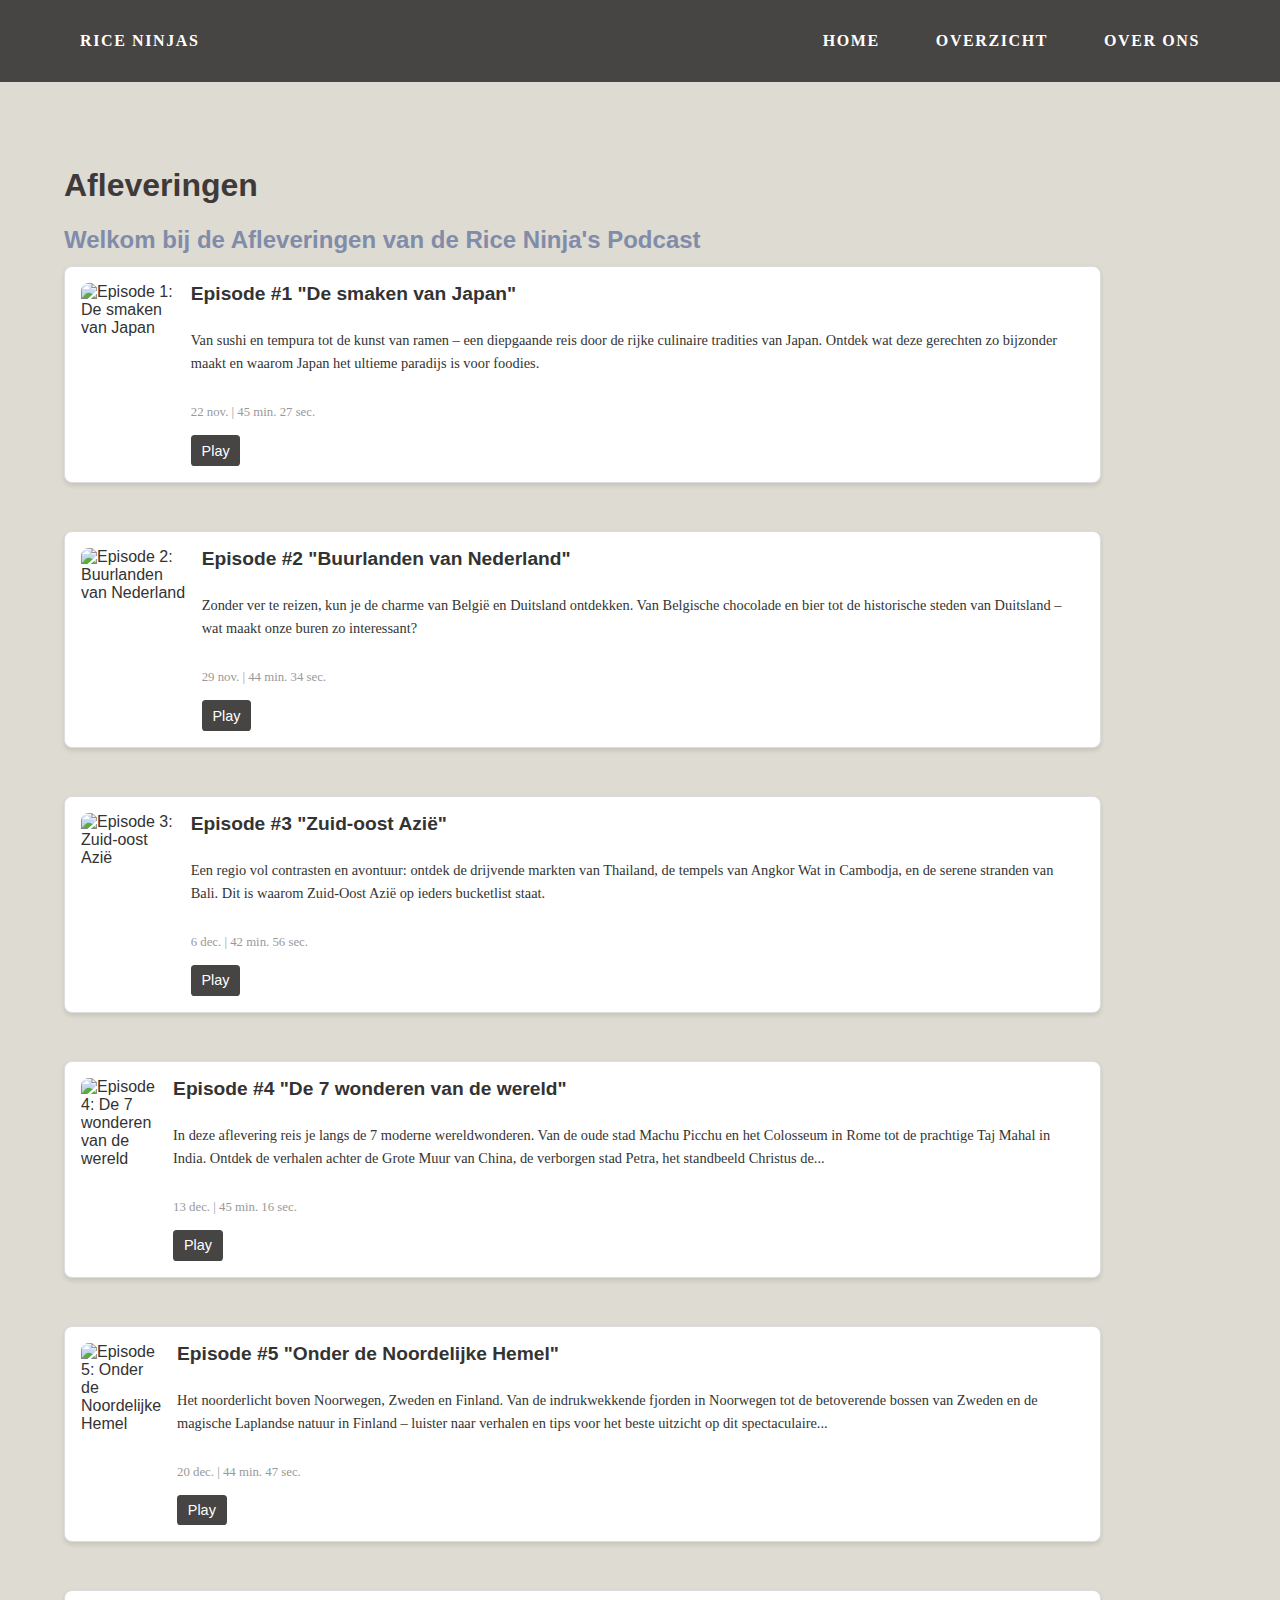
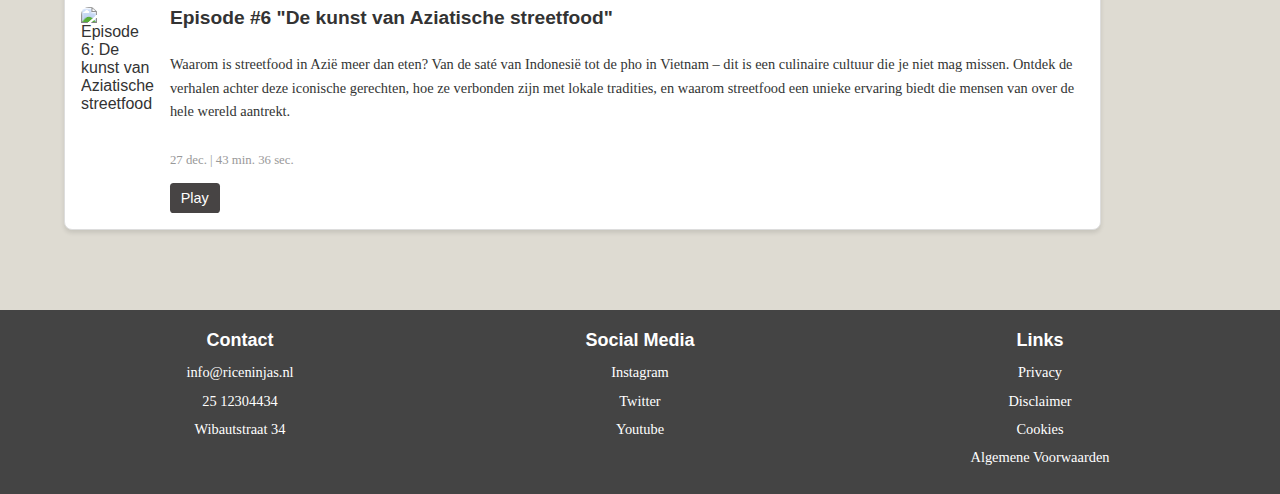
==== overzicht.html @ ff8be4fa "Add files via upload" ====
<!DOCTYPE html>
<html lang="nl">
  <head>
    <meta charset="UTF-8">
    <meta name="viewport" content="width=device-width, initial-scale=1.0">
    <title>Overzicht</title>
    <link rel="stylesheet" href="style.css">
  </head>
  <body>
    <!-- Navbar -->
    <header>
      <a href="#main-content" class="skip">Skip to content</a>
      <nav>
        <ul class="nav-links">
          <li class="brand"><a href="index.html">RICE NINJAS</a></li>
          <li><a href="index.html">Home</a></li>
          <li><a href="overzicht.html">Overzicht</a></li>
          <li><a href="over-ons.html">Over ons</a></li>
        </ul>
      </nav>
    </header>
    
    <!-- Overzicht episodes -->
    <main>
      <section>
          <h1>Afleveringen</h1>
          <h2>Welkom bij de Afleveringen van de Rice Ninja's Podcast</h2>
        <div class="episodes">
          <article class="episode">
            <img src="images/Episode1.jpeg" alt="Episode 1: De smaken van Japan">
            <div class="content">
              <h3>Episode #1 "De smaken van Japan"</h3>
              <p>Van sushi en tempura tot de kunst van ramen – een diepgaande reis door de rijke culinaire tradities van Japan. Ontdek wat deze gerechten zo bijzonder maakt en waarom Japan het ultieme paradijs is voor foodies.</p>
              <p class="date">22 nov. | 45 min. 27 sec.</p>
              <button>Play</button>
            </div>
          </article>
          <article class="episode">
            <img src="images/Episode2.jpeg" alt="Episode 2: Buurlanden van Nederland">
            <div class="content">
              <h3>Episode #2 "Buurlanden van Nederland"</h3>
              <p>Zonder ver te reizen, kun je de charme van België en Duitsland ontdekken. Van Belgische chocolade en bier tot de historische steden van Duitsland – wat maakt onze buren zo interessant?</p>
              <p class="date">29 nov. | 44 min. 34 sec.</p>
              <button>Play</button>
            </div>
          </article>
          <article class="episode">
            <img src="images/Episode3.jpeg" alt="Episode 3: Zuid-oost Azië">
            <div class="content">
              <h3>Episode #3 "Zuid-oost Azië"</h3>
              <p>Een regio vol contrasten en avontuur: ontdek de drijvende markten van Thailand, de tempels van Angkor Wat in Cambodja, en de serene stranden van Bali. Dit is waarom Zuid-Oost Azië op ieders bucketlist staat.</p>
              <p class="date">6 dec. | 42 min. 56 sec.</p>
              <button>Play</button>
            </div>
          </article>
          <article class="episode">
            <img src="images/Episode4.jpeg" alt="Episode 4: De 7 wonderen van de wereld">
            <div class="content">
              <h3>Episode #4 "De 7 wonderen van de wereld"</h3>
              <p>In deze aflevering reis je langs de 7 moderne wereldwonderen. Van de oude stad Machu Picchu en het Colosseum in Rome tot de prachtige Taj Mahal in India. Ontdek de verhalen achter de Grote Muur van China, de verborgen stad Petra, het standbeeld Christus de...</p>
              <p class="date">13 dec. | 45 min. 16 sec.</p>
              <button>Play</button>
            </div>
          </article>
          <article class="episode">
            <img src="images/Episode5.jpeg" alt="Episode 5: Onder de Noordelijke Hemel">
            <div class="content">
              <h3>Episode #5 "Onder de Noordelijke Hemel"</h3>
              <p>Het noorderlicht boven Noorwegen, Zweden en Finland. Van de indrukwekkende fjorden in Noorwegen tot de betoverende bossen van Zweden en de magische Laplandse natuur in Finland – luister naar verhalen en tips voor het beste uitzicht op dit spectaculaire...</p>
              <p class="date">20 dec. | 44 min. 47 sec.</p>
              <button>Play</button>
            </div>
          </article>
          <article class="episode">
            <img src="images/Episode6.jpeg" alt="Episode 6: De kunst van Aziatische streetfood">
            <div class="content">
              <h3>Episode #6 "De kunst van Aziatische streetfood"</h3>
              <p>Waarom is streetfood in Azië meer dan eten? Van de saté van Indonesië tot de pho in Vietnam – dit is een culinaire cultuur die je niet mag missen. Ontdek de verhalen achter deze iconische gerechten, hoe ze verbonden zijn met lokale tradities, en waarom streetfood een unieke ervaring biedt die mensen van over de hele wereld aantrekt.</p>
              <p class="date">27 dec. | 43 min. 36 sec.</p>
              <button>Play</button>
            </div>
          </article>
        </div>
      </section>
    </main>

    <!-- Footer -->
    <footer>
      <section class="footer-container">
        <article class="footer-column">
          <h3>Contact</h3>
          <p>info@riceninjas.nl</p>
          <p>25 12304434</p>
          <p>Wibautstraat 34</p>
        </article>
        <article class="footer-column">
          <h3>Social Media</h3>
          <p><a href="#">Instagram</a></p>
          <p><a href="#">Twitter</a></p>
          <p><a href="#">Youtube</a></p>
        </article>
        <article class="footer-column">
          <h3>Links</h3>
          <p><a href="#">Privacy</a></p>
          <p><a href="#">Disclaimer</a></p>
          <p><a href="#">Cookies</a></p>
          <p><a href="#">Algemene Voorwaarden</a></p>
        </article>
      </section>
    </footer>
  </body>
</html>
---- style.css ----
@import url("https://fonts.googleapis.com/css2?family=Bebas+Neue&display=swap");

/* Algemene stijlen */
body {
  font-family: Arial, sans-serif;
  margin: 0 auto;
  max-width: 100vw;
  background-color: #dedbd2;
  color: #333;
}
main {
  margin: 5%;
  display: flex;
  flex-direction: column;
}

/* Skip-link */
.skip {
  position: absolute;
  left: -10000px;
  top: auto;
  width: 1px;
  height: 1px;
  overflow: hidden;
}

.skip:focus {
  position: static;
  width: auto;
  height: auto;
}

/* Navbar */
header {
  background-color: #474444;
  padding: 1em 5%;
  position: sticky;
  top: 0;
  z-index: 1000;
}

.nav-links {
  list-style: none;
  padding: 0;
  display: flex;
  justify-content: space-between;
  align-items: center;
  gap: 1.5em;
}

.nav-links .brand {
  margin-right: auto;
}

.nav-links a {
  font-family: 'Times New Roman', Times, serif;
  font-weight: bold;
  text-decoration: none;
  color: #fff;
  padding: 0.5em 1em;
  text-transform: uppercase;
  letter-spacing: 0.1em;
  border-radius: 0.2em;
  transition: background-color 0.3s ease, transform 0.2s ease;
}

.nav-links a:hover {
  background-color: #0056b3;
  transform: scale(1.05);
}

.nav-links a:focus {
  outline: 2px dashed #0056b3;
}

/* Sectie stijlen */
.box {
  display: flex;
  background: #fff;
  border: 0.1em solid #ddd;
  border-radius: 0.5em;
  box-shadow: 0 0.15em 0.25em rgba(0, 0, 0, 0.1);
  margin-bottom: 1em;
}

.episode {
  display: flex;
  background: #fff;
  border: 0.1em solid #ddd;
  border-radius: 0.5em;
  box-shadow: 0 0.15em 0.25em rgba(0, 0, 0, 0.1);
  margin-bottom: 1em;
}

.home {
  display: flex;
  align-items: center;
  justify-content: center;
  background: #fff;
  border: 0.1em solid #ddd;
  padding: 1em;
  margin-bottom: 1em;
  border-radius: 0.5em;
  box-shadow: 0 0.15em 0.25em rgba(0, 0, 0, 0.1);
  gap: 1em;
}

/* Afleveringen en afbeeldingen */
.episodes {
  max-width: 90%;
  display: flex;
  flex-direction: column;
  gap: 2em;
}

.episode img, .episode-populair img, .info img {
  width: 8em;
  height: 8em;
  object-fit: cover;
  border-radius: 0.5em 0.5em 0.5em 0.5em;
  margin: 1em 0 0 1em;
}

.logo img {
  width: 8em;
height: 8em;
object-fit: cover;
border-radius: 0.5em 0.5em 0.5em 0.5em;
margin: 1em 0 0 1em;
}

.content {
  padding: 1em;
  display: flex;
  flex-direction: column;
  justify-content: space-between;
}

.rice-logo {
  max-width: 90%;
  display: flex;
  flex-direction: column;
  gap: 2em;
}

.logo img {
  width: 6em;
height: 6em;
object-fit: cover;
border-radius: 0.5em 0.5em 0.5em 0.5em;
margin: 2.5em 0 0 1em;
}

/* Team sectie */
.team-container {
  max-width: 100%;
  margin: 0 auto;
  padding: 2em 0em;
  text-align: center;
}

.team-grid {
  display: grid;
  grid-template-columns: repeat(auto-fit, minmax(15em, 1fr));
  gap: 2em;
}

.team-member {
  background: #fff;
  border-radius: 0.6em;
  padding: 1.5em;
  box-shadow: 0 0.25em 0.4em rgba(0, 0, 0, 0.1);
  display: flex;
  flex-direction: column;
  align-items: center;
}

.image {
  width: 6em;
  height: 6em;
  border-radius: 50%;
  overflow: hidden;
  display: flex;
  justify-content: center;
  align-items: center;
}

.round-image {
  width: 100%;
  height: 100%;
  object-fit: cover;
  display: block;
}

/* Typografie */
h1 {
  font-family: Helvetica Neue, sans-serif;
  color: rgb(64, 57, 57);
  text-align: left;
}

h2 {
  font-size: 1.5rem;
  margin-bottom: 0.5em;
  color: rgb(128, 140, 169);
}

h3 {
  font-size: 1.2em;
  margin: 0 0 0.5em;
  color: #333;
}

p {
  font-family: Georgia, "Times New Roman", Times, serif;
  font-size: 0.9em;
  color: rgb(51, 53, 52);
  margin-bottom: 1em;
  line-height: 1.6em;
}

.date {
  font-size: 0.8em;
  color: #999;
}

button {
  align-self: flex-start;
  background-color: #474444;
  color: #fff;
  border: none;
  border-radius: 0.25em;
  padding: 0.5em 0.75em;
  cursor: pointer;
  font-size: 0.9em;
}

button:hover {
  background-color: #0056b3;
}

/* Lijsten */
.podcast-list {
  list-style: disc inside;
  margin: 0;
  padding: 0;
  text-align: left;
}

.podcast-list li {
  margin-bottom: 0.5em;
  font-size: 1em;
  line-height: 1.6;
}

/* Footer */
footer {
  background-color: #444; 
  padding: 20px 0;
  text-align: center;
  font-family: Arial, sans-serif;
}

.footer-container {
  display: flex;
  justify-content: space-around;
  max-width: 1200px;
  margin: 0 auto;
}

.footer-column {
  flex: 1;
  padding: 0 20px;
}

.footer-column h3,
.footer-column p,
.footer-column a {
  color: white;
}

.footer-column h3 {
  font-size: 18px;
  margin-bottom: 10px;
}

.footer-column p {
  margin: 5px 0;
}

.footer-column a {
  text-decoration: none;
}

.footer-column a:hover {
  text-decoration: underline;
}
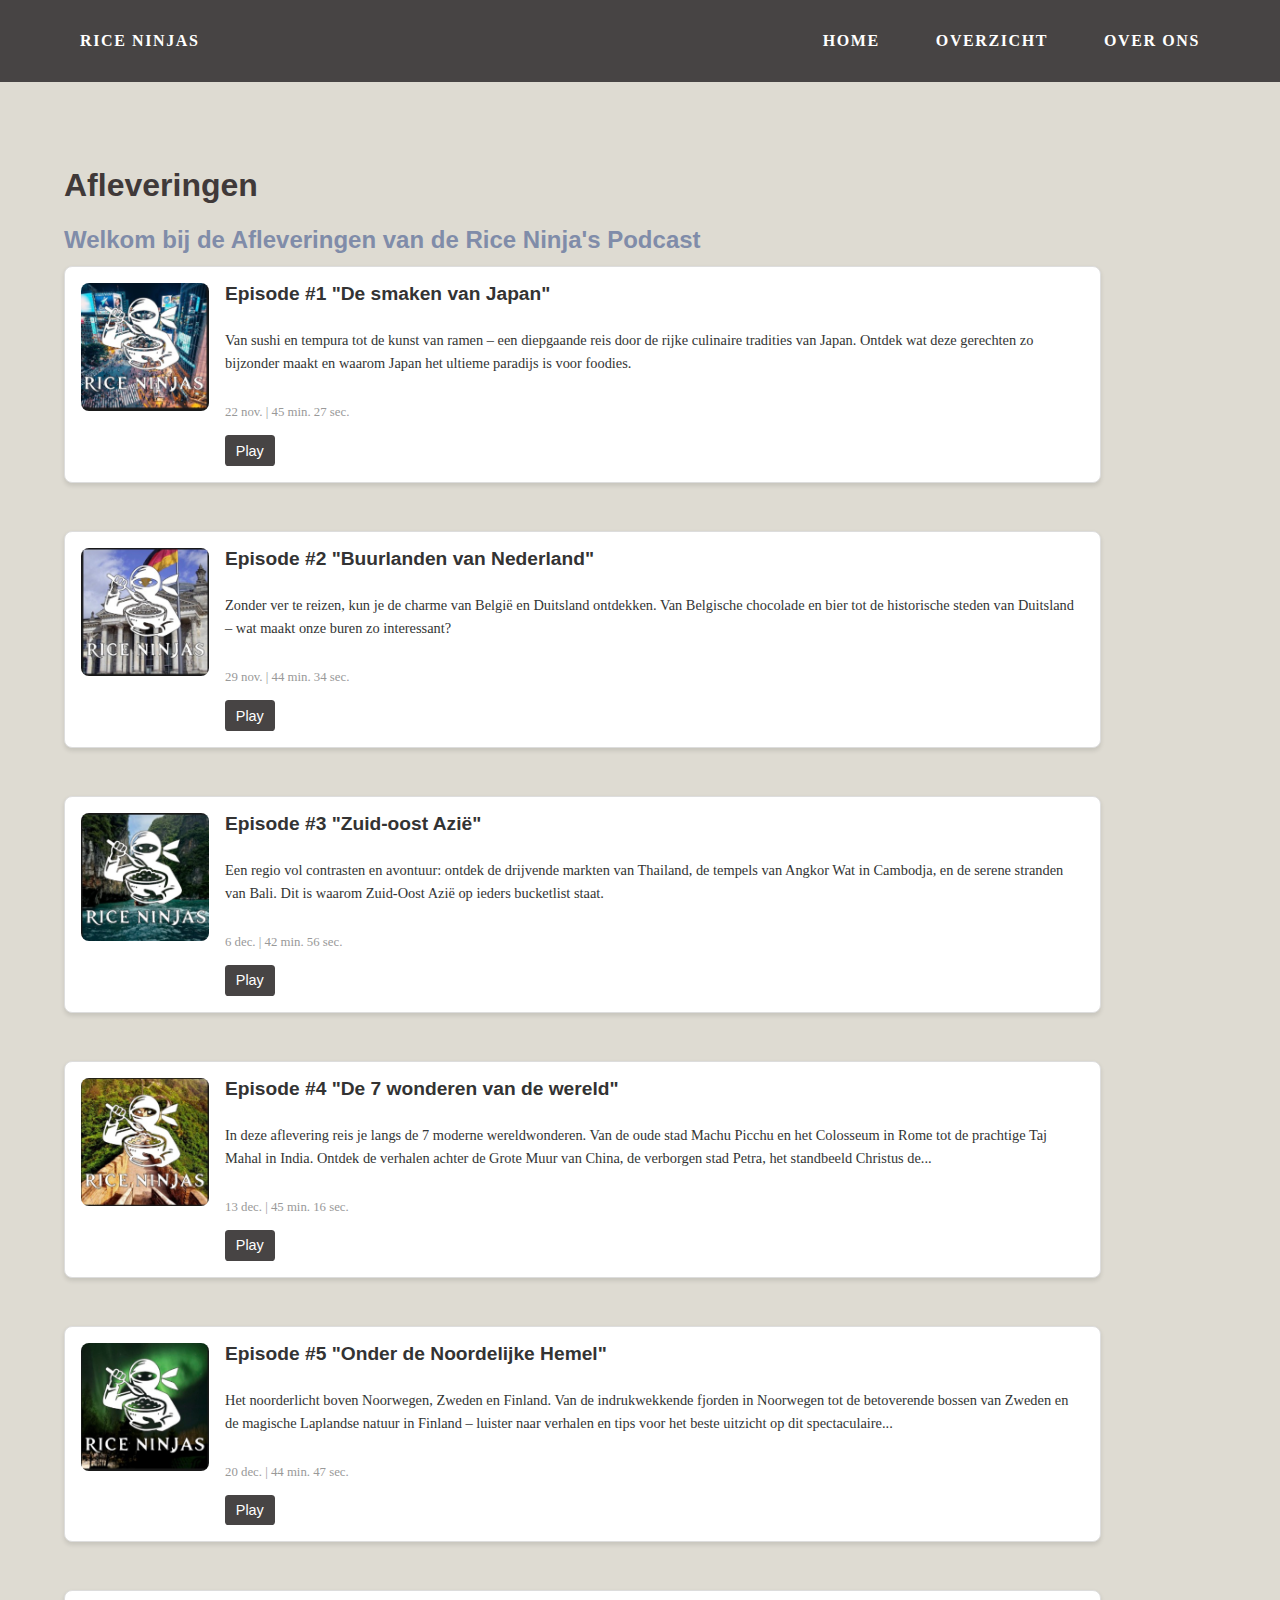
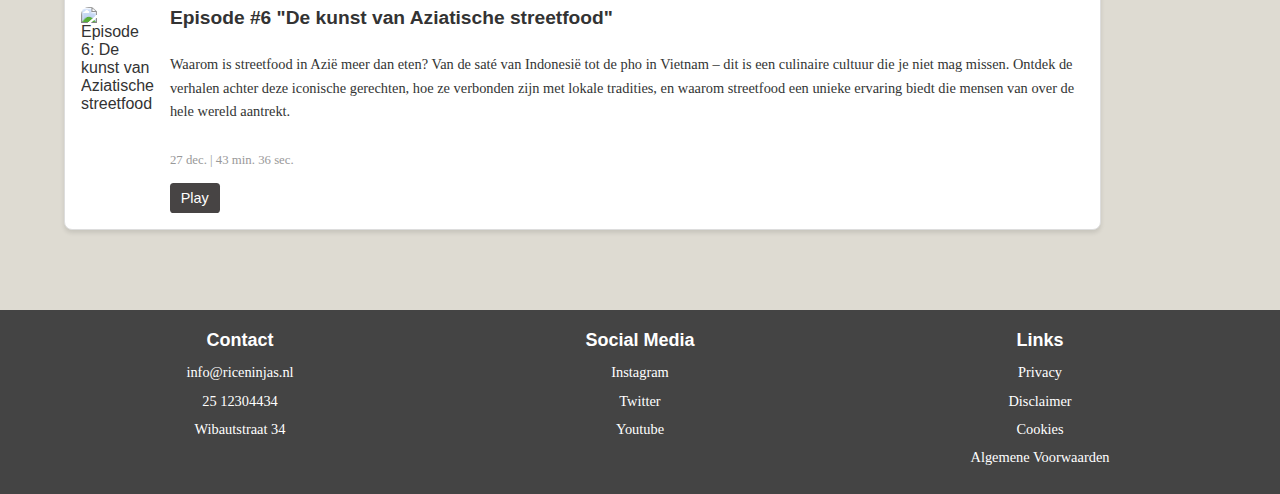
==== commit c1118c41: "Update overzicht.html" ====
--- a/overzicht.html
+++ b/overzicht.html
@@ -9,7 +9,12 @@
   <body>
     <!-- Navbar -->
     <header>
+
+      <!-- Skip links video -->
+      <!-- https://www.w3schools.com/accessibility/accessibility_skip_links.php -->
       <a href="#main-content" class="skip">Skip to content</a>
+
+
       <nav>
         <ul class="nav-links">
           <li class="brand"><a href="index.html">RICE NINJAS</a></li>
@@ -27,7 +32,7 @@
           <h2>Welkom bij de Afleveringen van de Rice Ninja's Podcast</h2>
         <div class="episodes">
           <article class="episode">
-            <img src="images/Episode1.jpeg" alt="Episode 1: De smaken van Japan">
+            <img src="images/episode1.jpeg" alt="Episode 1: De smaken van Japan">
             <div class="content">
               <h3>Episode #1 "De smaken van Japan"</h3>
               <p>Van sushi en tempura tot de kunst van ramen – een diepgaande reis door de rijke culinaire tradities van Japan. Ontdek wat deze gerechten zo bijzonder maakt en waarom Japan het ultieme paradijs is voor foodies.</p>
@@ -36,7 +41,7 @@
             </div>
           </article>
           <article class="episode">
-            <img src="images/Episode2.jpeg" alt="Episode 2: Buurlanden van Nederland">
+            <img src="images/episode2.jpeg" alt="Episode 2: Buurlanden van Nederland">
             <div class="content">
               <h3>Episode #2 "Buurlanden van Nederland"</h3>
               <p>Zonder ver te reizen, kun je de charme van België en Duitsland ontdekken. Van Belgische chocolade en bier tot de historische steden van Duitsland – wat maakt onze buren zo interessant?</p>
@@ -45,7 +50,7 @@
             </div>
           </article>
           <article class="episode">
-            <img src="images/Episode3.jpeg" alt="Episode 3: Zuid-oost Azië">
+            <img src="images/episode3.jpeg" alt="Episode 3: Zuid-oost Azië">
             <div class="content">
               <h3>Episode #3 "Zuid-oost Azië"</h3>
               <p>Een regio vol contrasten en avontuur: ontdek de drijvende markten van Thailand, de tempels van Angkor Wat in Cambodja, en de serene stranden van Bali. Dit is waarom Zuid-Oost Azië op ieders bucketlist staat.</p>
@@ -54,7 +59,7 @@
             </div>
           </article>
           <article class="episode">
-            <img src="images/Episode4.jpeg" alt="Episode 4: De 7 wonderen van de wereld">
+            <img src="images/episode4.jpeg" alt="Episode 4: De 7 wonderen van de wereld">
             <div class="content">
               <h3>Episode #4 "De 7 wonderen van de wereld"</h3>
               <p>In deze aflevering reis je langs de 7 moderne wereldwonderen. Van de oude stad Machu Picchu en het Colosseum in Rome tot de prachtige Taj Mahal in India. Ontdek de verhalen achter de Grote Muur van China, de verborgen stad Petra, het standbeeld Christus de...</p>
@@ -63,7 +68,7 @@
             </div>
           </article>
           <article class="episode">
-            <img src="images/Episode5.jpeg" alt="Episode 5: Onder de Noordelijke Hemel">
+            <img src="images/episode5.jpeg" alt="Episode 5: Onder de Noordelijke Hemel">
             <div class="content">
               <h3>Episode #5 "Onder de Noordelijke Hemel"</h3>
               <p>Het noorderlicht boven Noorwegen, Zweden en Finland. Van de indrukwekkende fjorden in Noorwegen tot de betoverende bossen van Zweden en de magische Laplandse natuur in Finland – luister naar verhalen en tips voor het beste uitzicht op dit spectaculaire...</p>
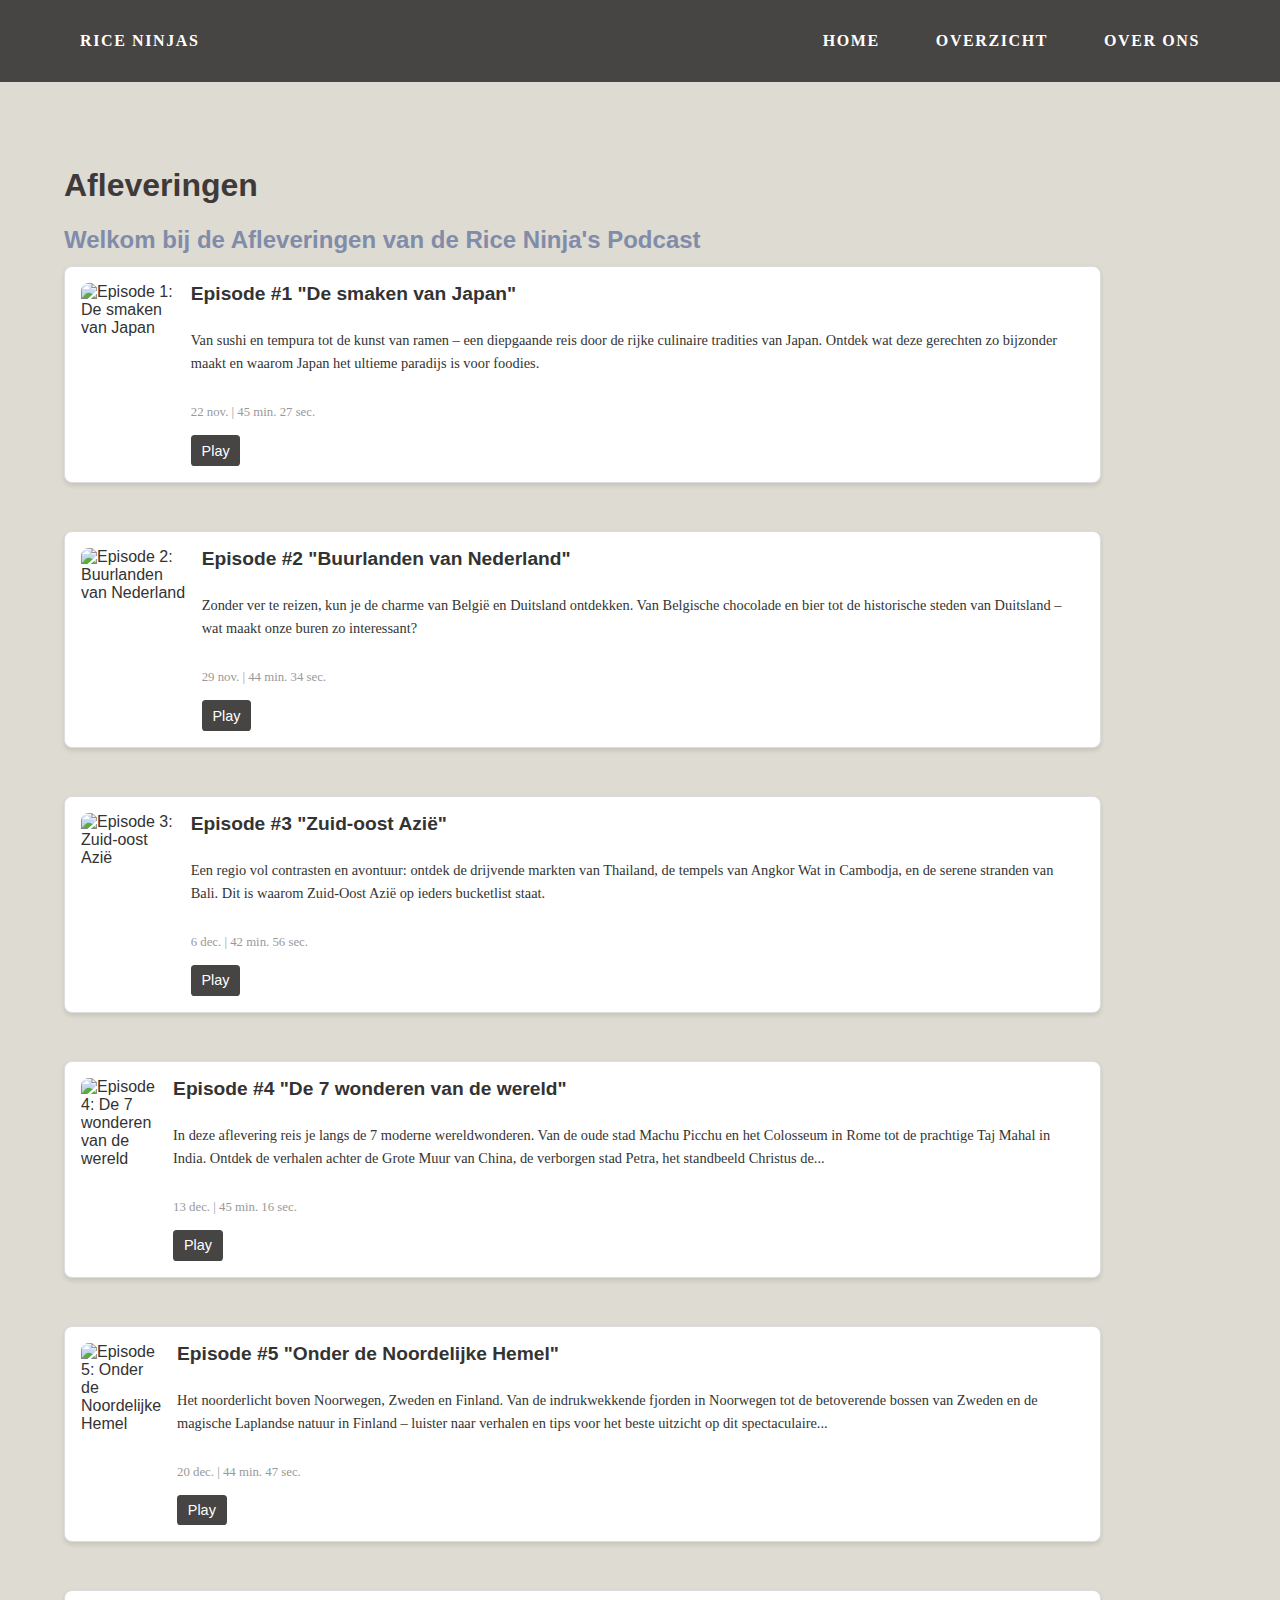
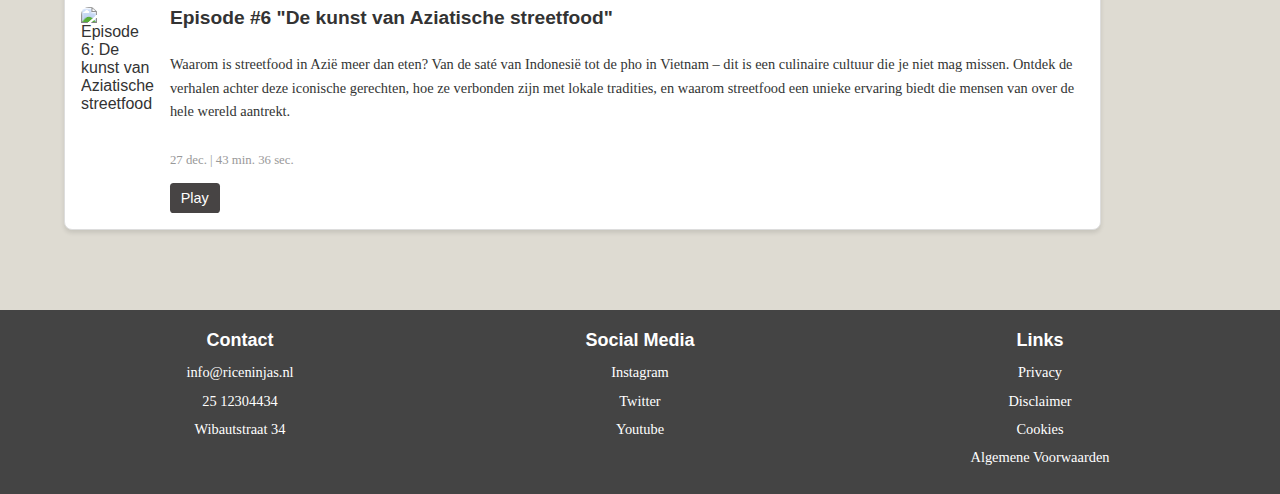
==== commit fb321675: "Add files via upload" ====
--- a/overzicht.html
+++ b/overzicht.html
@@ -30,9 +30,9 @@
       <section>
           <h1>Afleveringen</h1>
           <h2>Welkom bij de Afleveringen van de Rice Ninja's Podcast</h2>
-        <div class="episodes">
+        <section class="episodes">
           <article class="episode">
-            <img src="images/episode1.jpeg" alt="Episode 1: De smaken van Japan">
+            <img src="images/Episode1.jpeg" alt="Episode 1: De smaken van Japan">
             <div class="content">
               <h3>Episode #1 "De smaken van Japan"</h3>
               <p>Van sushi en tempura tot de kunst van ramen – een diepgaande reis door de rijke culinaire tradities van Japan. Ontdek wat deze gerechten zo bijzonder maakt en waarom Japan het ultieme paradijs is voor foodies.</p>
@@ -41,7 +41,7 @@
             </div>
           </article>
           <article class="episode">
-            <img src="images/episode2.jpeg" alt="Episode 2: Buurlanden van Nederland">
+            <img src="images/Episode2.jpeg" alt="Episode 2: Buurlanden van Nederland">
             <div class="content">
               <h3>Episode #2 "Buurlanden van Nederland"</h3>
               <p>Zonder ver te reizen, kun je de charme van België en Duitsland ontdekken. Van Belgische chocolade en bier tot de historische steden van Duitsland – wat maakt onze buren zo interessant?</p>
@@ -50,7 +50,7 @@
             </div>
           </article>
           <article class="episode">
-            <img src="images/episode3.jpeg" alt="Episode 3: Zuid-oost Azië">
+            <img src="images/Episode3.jpeg" alt="Episode 3: Zuid-oost Azië">
             <div class="content">
               <h3>Episode #3 "Zuid-oost Azië"</h3>
               <p>Een regio vol contrasten en avontuur: ontdek de drijvende markten van Thailand, de tempels van Angkor Wat in Cambodja, en de serene stranden van Bali. Dit is waarom Zuid-Oost Azië op ieders bucketlist staat.</p>
@@ -59,7 +59,7 @@
             </div>
           </article>
           <article class="episode">
-            <img src="images/episode4.jpeg" alt="Episode 4: De 7 wonderen van de wereld">
+            <img src="images/Episode4.jpeg" alt="Episode 4: De 7 wonderen van de wereld">
             <div class="content">
               <h3>Episode #4 "De 7 wonderen van de wereld"</h3>
               <p>In deze aflevering reis je langs de 7 moderne wereldwonderen. Van de oude stad Machu Picchu en het Colosseum in Rome tot de prachtige Taj Mahal in India. Ontdek de verhalen achter de Grote Muur van China, de verborgen stad Petra, het standbeeld Christus de...</p>
@@ -68,7 +68,7 @@
             </div>
           </article>
           <article class="episode">
-            <img src="images/episode5.jpeg" alt="Episode 5: Onder de Noordelijke Hemel">
+            <img src="images/Episode5.jpeg" alt="Episode 5: Onder de Noordelijke Hemel">
             <div class="content">
               <h3>Episode #5 "Onder de Noordelijke Hemel"</h3>
               <p>Het noorderlicht boven Noorwegen, Zweden en Finland. Van de indrukwekkende fjorden in Noorwegen tot de betoverende bossen van Zweden en de magische Laplandse natuur in Finland – luister naar verhalen en tips voor het beste uitzicht op dit spectaculaire...</p>
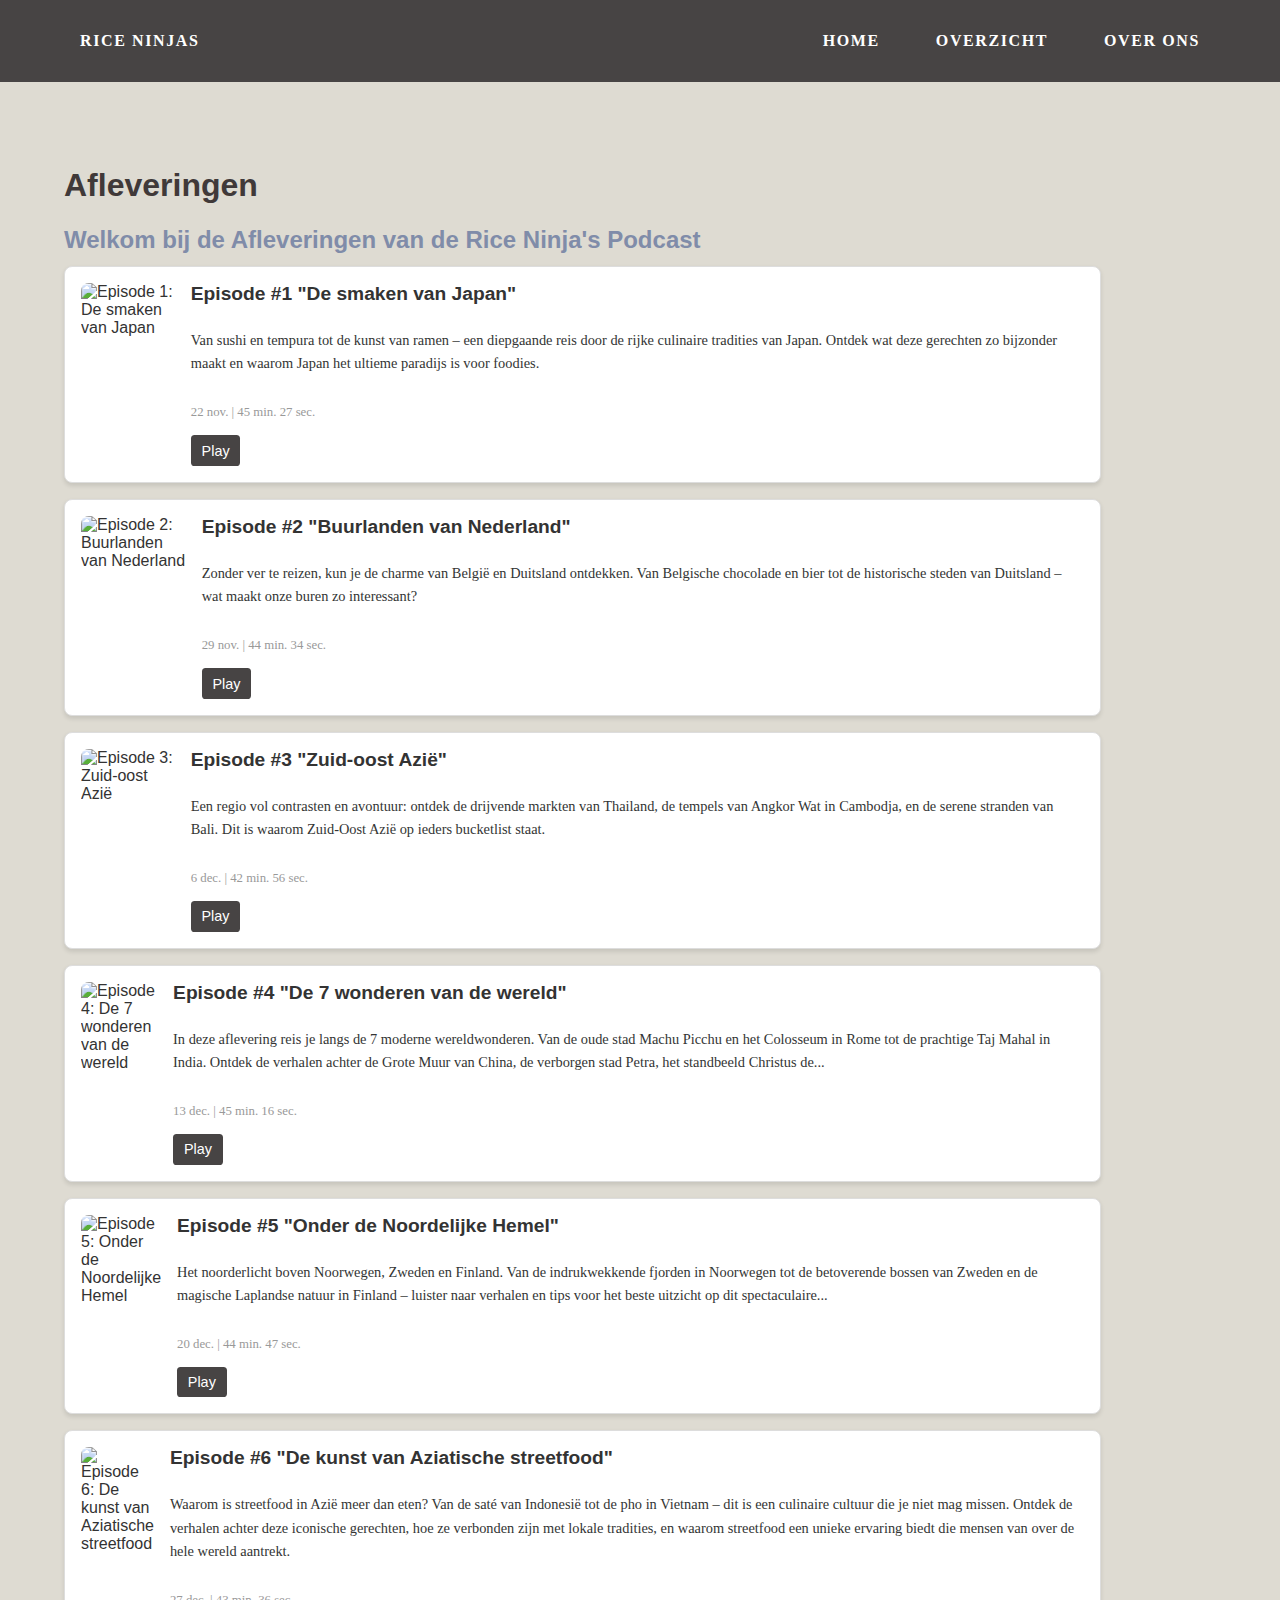
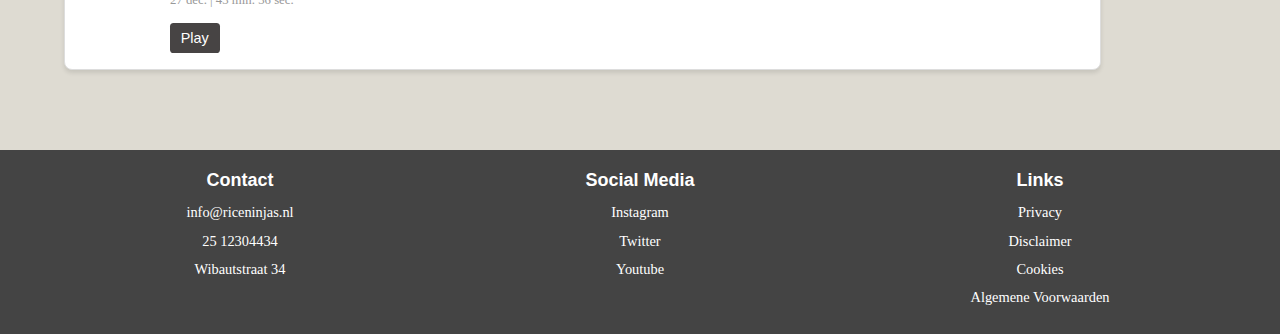
==== commit 4a73b9b0: "Add files via upload" ====
--- a/overzicht.html
+++ b/overzicht.html
@@ -39,7 +39,9 @@
               <p class="date">22 nov. | 45 min. 27 sec.</p>
               <button>Play</button>
             </div>
+          </section>
           </article>
+          <section class="episodes">
           <article class="episode">
             <img src="images/Episode2.jpeg" alt="Episode 2: Buurlanden van Nederland">
             <div class="content">
@@ -49,6 +51,8 @@
               <button>Play</button>
             </div>
           </article>
+        </section>
+        <section class="episodes">
           <article class="episode">
             <img src="images/Episode3.jpeg" alt="Episode 3: Zuid-oost Azië">
             <div class="content">
@@ -58,6 +62,8 @@
               <button>Play</button>
             </div>
           </article>
+        </section>
+        <section class="episodes">
           <article class="episode">
             <img src="images/Episode4.jpeg" alt="Episode 4: De 7 wonderen van de wereld">
             <div class="content">
@@ -67,6 +73,8 @@
               <button>Play</button>
             </div>
           </article>
+        </section>
+          <section class="episodes">
           <article class="episode">
             <img src="images/Episode5.jpeg" alt="Episode 5: Onder de Noordelijke Hemel">
             <div class="content">
@@ -76,6 +84,8 @@
               <button>Play</button>
             </div>
           </article>
+        </section>
+          <section class="episodes">
           <article class="episode">
             <img src="images/Episode6.jpeg" alt="Episode 6: De kunst van Aziatische streetfood">
             <div class="content">
@@ -85,6 +95,7 @@
               <button>Play</button>
             </div>
           </article>
+        </section>
         </div>
       </section>
     </main>
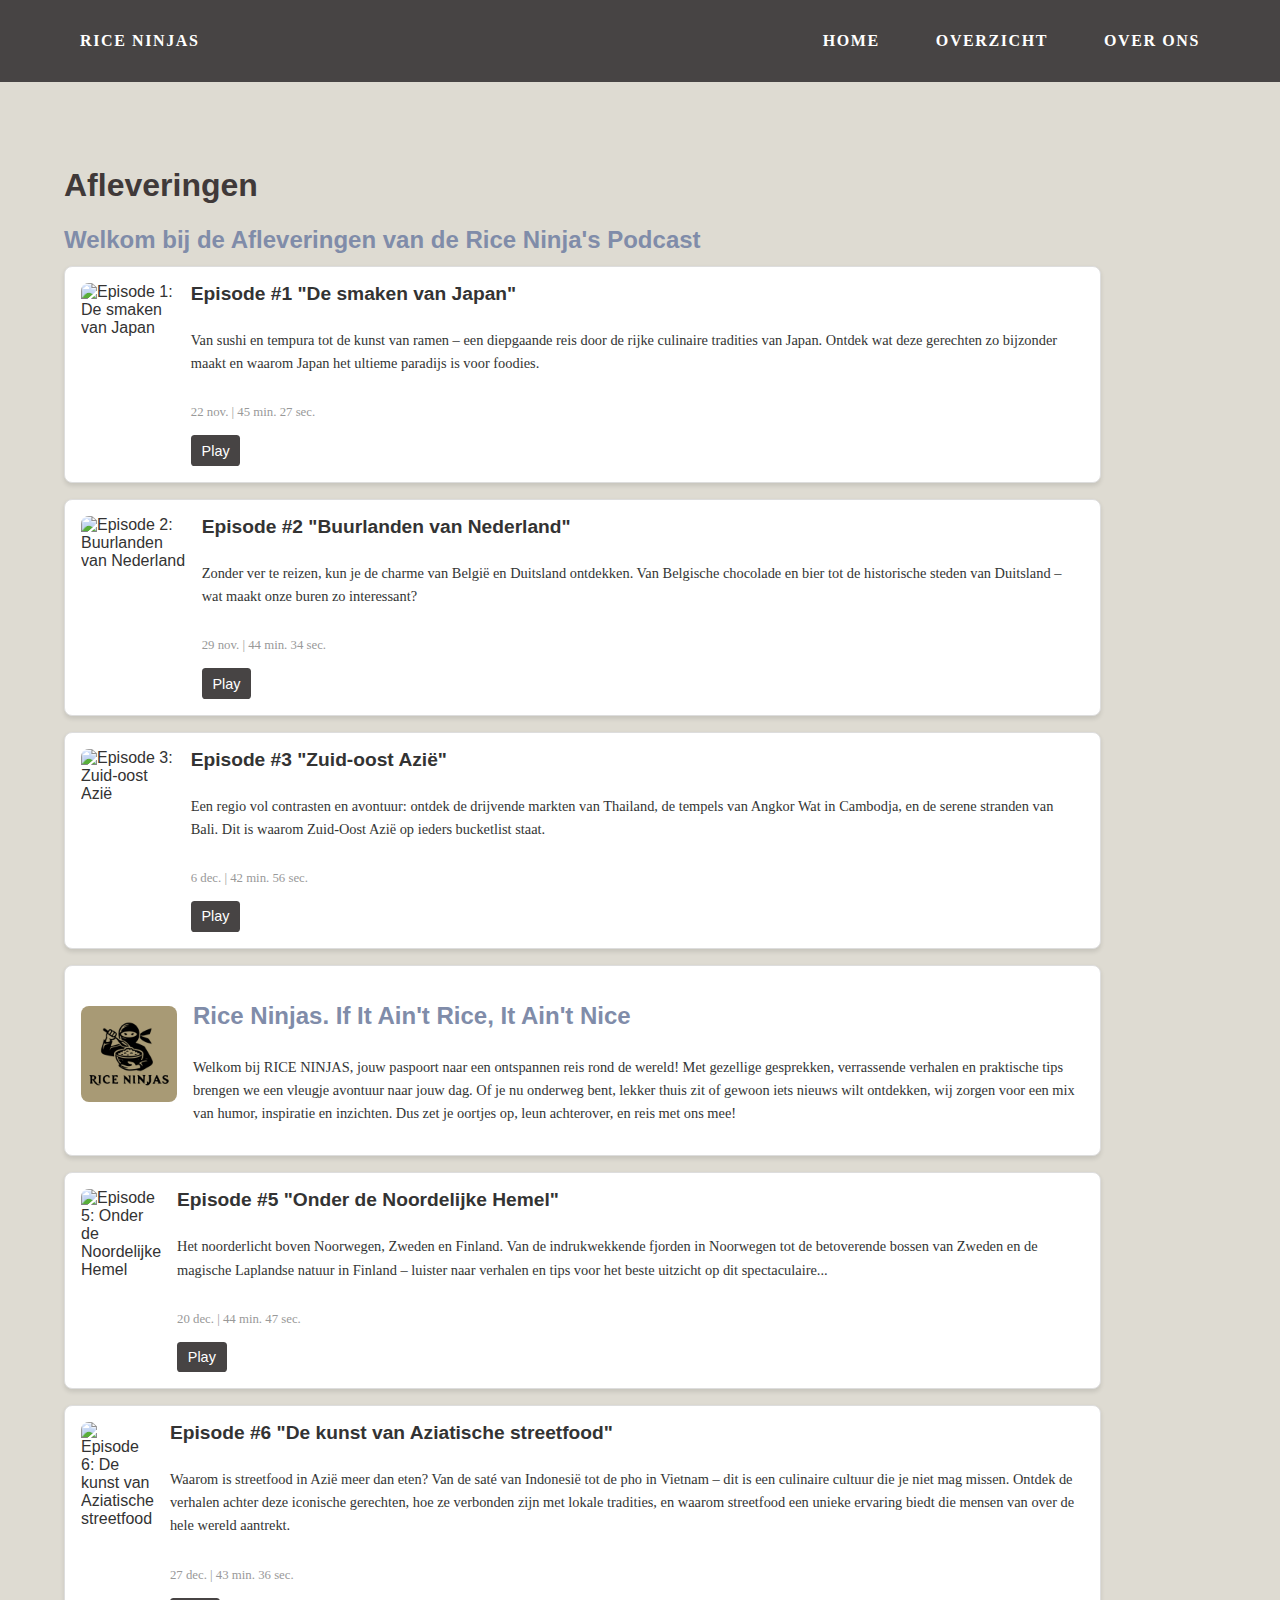
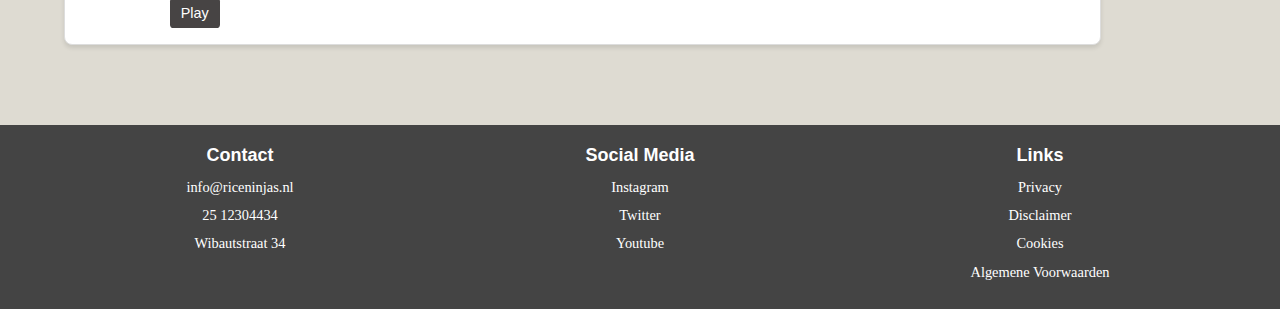
==== commit 5a763584: "Update overzicht.html" ====
--- a/overzicht.html
+++ b/overzicht.html
@@ -63,17 +63,15 @@
             </div>
           </article>
         </section>
-        <section class="episodes">
-          <article class="episode">
-            <img src="images/Episode4.jpeg" alt="Episode 4: De 7 wonderen van de wereld">
-            <div class="content">
-              <h3>Episode #4 "De 7 wonderen van de wereld"</h3>
-              <p>In deze aflevering reis je langs de 7 moderne wereldwonderen. Van de oude stad Machu Picchu en het Colosseum in Rome tot de prachtige Taj Mahal in India. Ontdek de verhalen achter de Grote Muur van China, de verborgen stad Petra, het standbeeld Christus de...</p>
-              <p class="date">13 dec. | 45 min. 16 sec.</p>
-              <button>Play</button>
-            </div>
-          </article>
-        </section>
+        <section class="rice-logo">
+        <article class="logo box">
+          <img src="images/rice-ninjas.jpeg" alt="Episode 4: De 7 wonderen van de wereld">
+          <div class="content">
+            <h2>Rice Ninjas. If It Ain't Rice, It Ain't Nice</h2>
+            <p>Welkom bij RICE NINJAS, jouw paspoort naar een ontspannen reis rond de wereld! Met gezellige gesprekken, verrassende verhalen en praktische tips brengen we een vleugje avontuur naar jouw dag. Of je nu onderweg bent, lekker thuis zit of gewoon iets nieuws wilt ontdekken, wij zorgen voor een mix van humor, inspiratie en inzichten. Dus zet je oortjes op, leun achterover, en reis met ons mee!</p>
+          </div>
+        </article>
+      </section>
           <section class="episodes">
           <article class="episode">
             <img src="images/Episode5.jpeg" alt="Episode 5: Onder de Noordelijke Hemel">
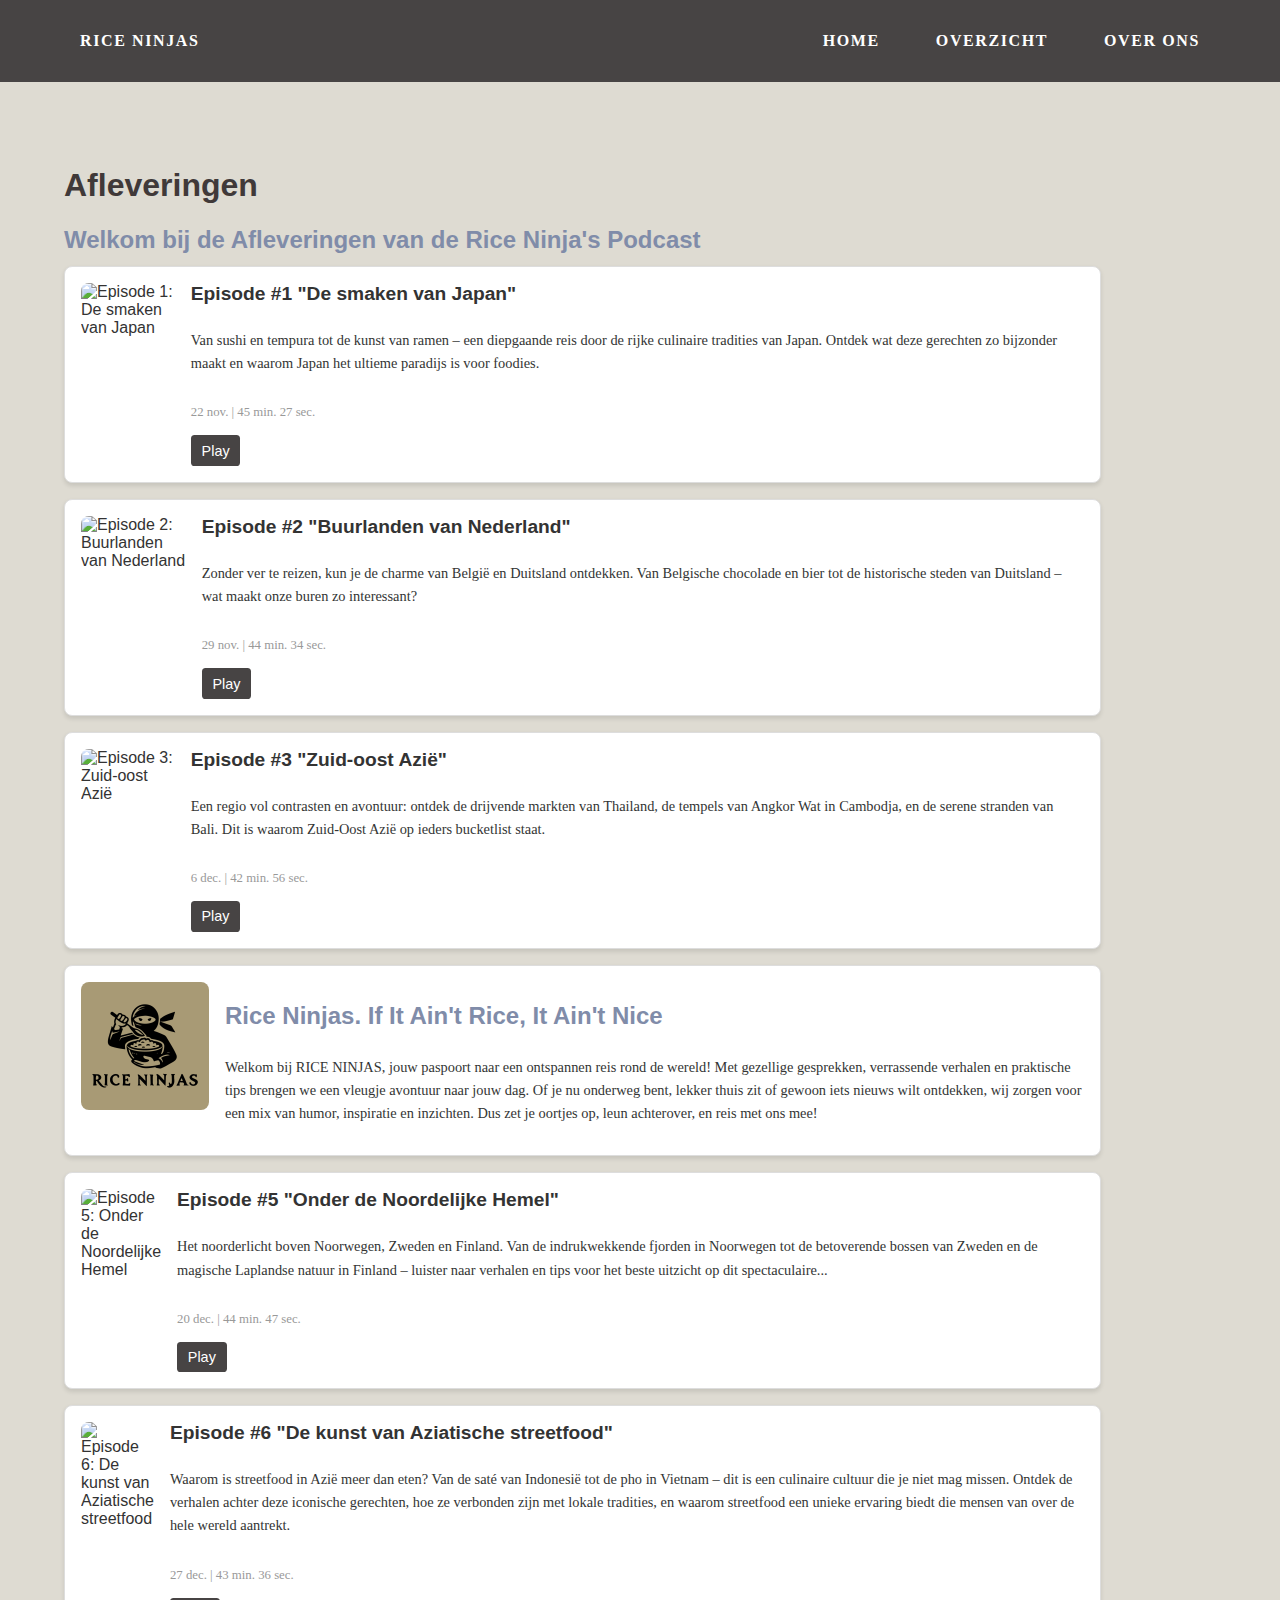
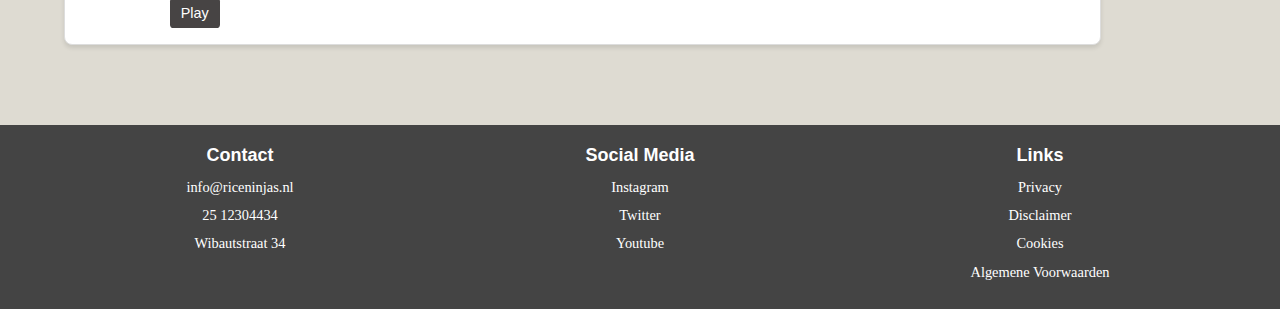
==== commit 14437418: "Update overzicht.html" ====
--- a/overzicht.html
+++ b/overzicht.html
@@ -63,8 +63,8 @@
             </div>
           </article>
         </section>
-        <section class="rice-logo">
-        <article class="logo box">
+        <section class="episodes">
+        <article class="episode box">
           <img src="images/rice-ninjas.jpeg" alt="Episode 4: De 7 wonderen van de wereld">
           <div class="content">
             <h2>Rice Ninjas. If It Ain't Rice, It Ain't Nice</h2>
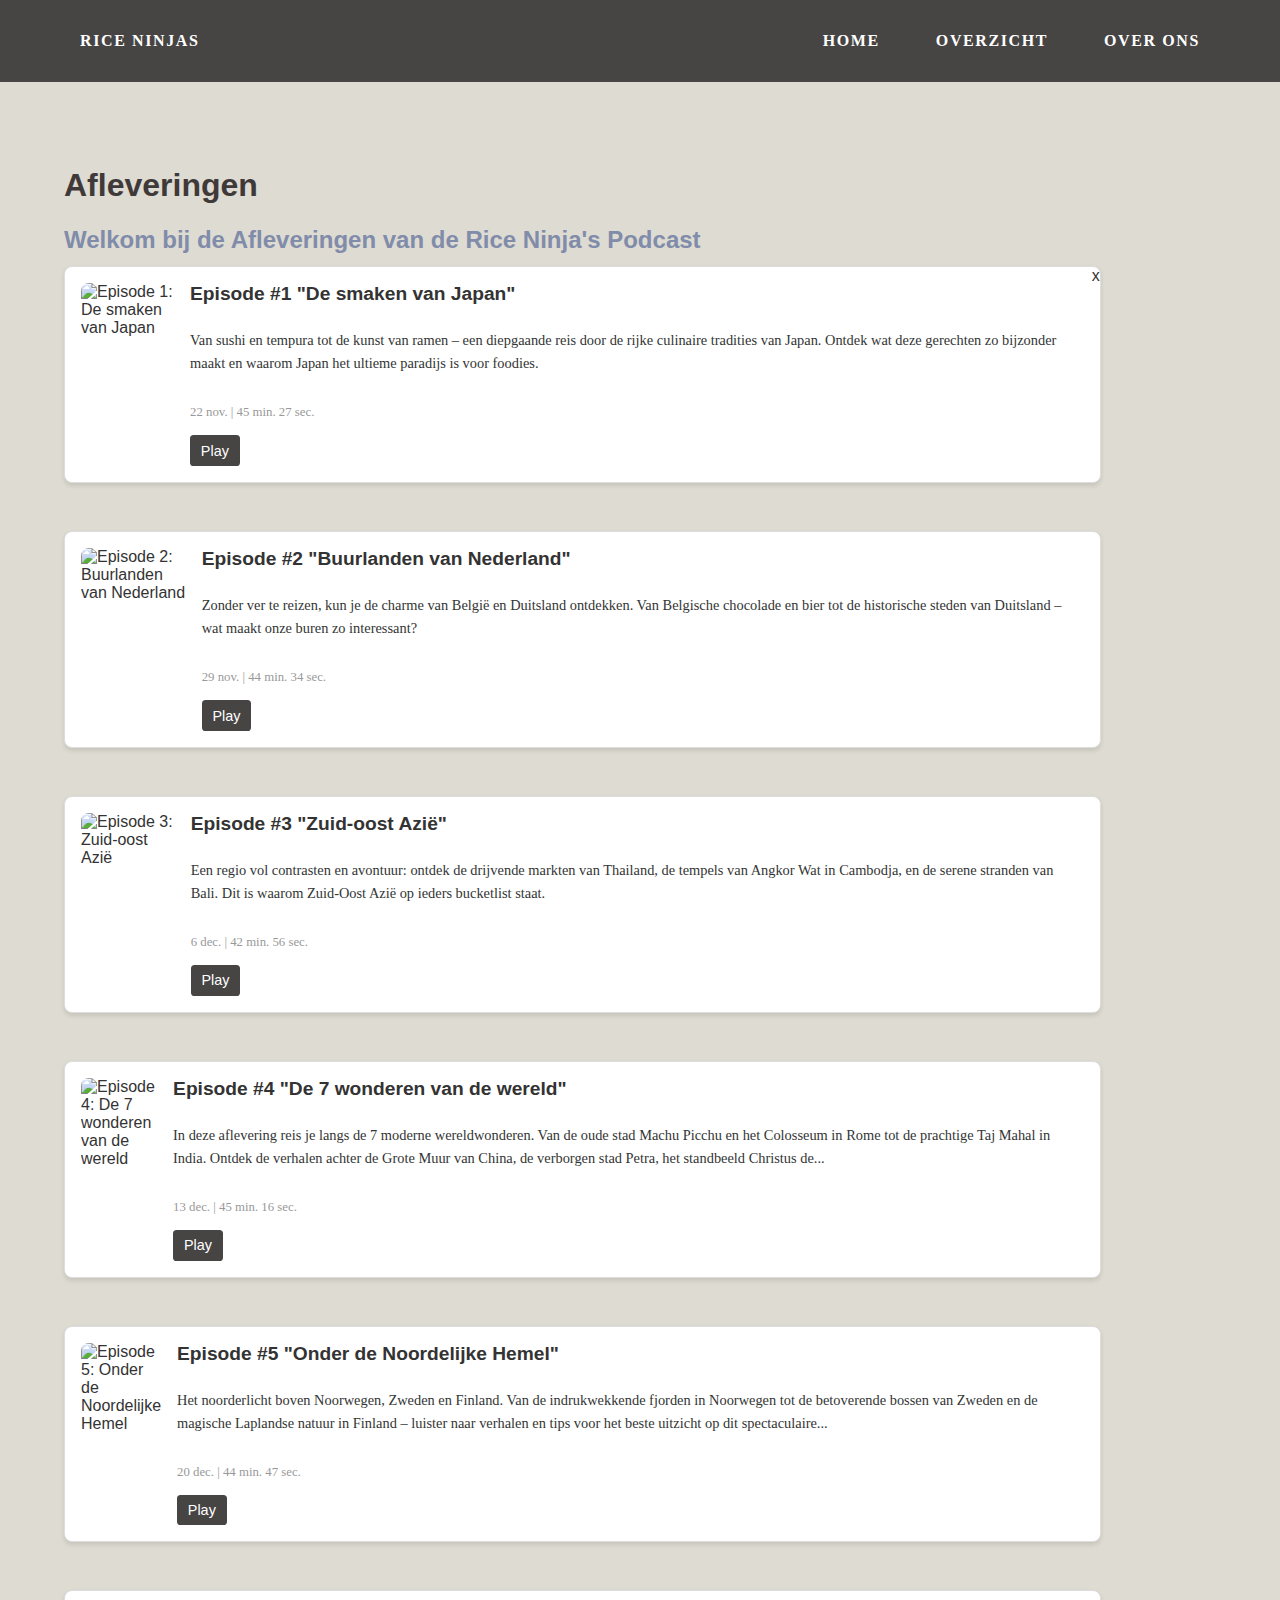
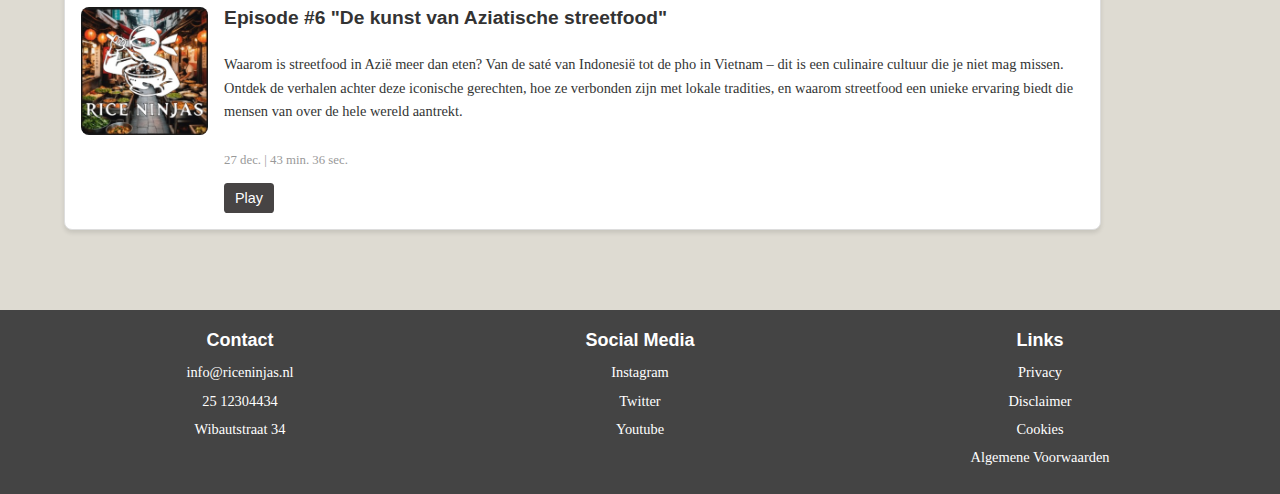
==== commit 8fe82b4f: "Update overzicht.html" ====
--- a/overzicht.html
+++ b/overzicht.html
@@ -38,10 +38,8 @@
               <p>Van sushi en tempura tot de kunst van ramen – een diepgaande reis door de rijke culinaire tradities van Japan. Ontdek wat deze gerechten zo bijzonder maakt en waarom Japan het ultieme paradijs is voor foodies.</p>
               <p class="date">22 nov. | 45 min. 27 sec.</p>
               <button>Play</button>
-            </div>
-          </section>
+            </div>x
           </article>
-          <section class="episodes">
           <article class="episode">
             <img src="images/Episode2.jpeg" alt="Episode 2: Buurlanden van Nederland">
             <div class="content">
@@ -51,8 +49,6 @@
               <button>Play</button>
             </div>
           </article>
-        </section>
-        <section class="episodes">
           <article class="episode">
             <img src="images/Episode3.jpeg" alt="Episode 3: Zuid-oost Azië">
             <div class="content">
@@ -62,17 +58,15 @@
               <button>Play</button>
             </div>
           </article>
-        </section>
-        <section class="episodes">
-        <article class="episode box">
-          <img src="images/rice-ninjas.jpeg" alt="Episode 4: De 7 wonderen van de wereld">
-          <div class="content">
-            <h2>Rice Ninjas. If It Ain't Rice, It Ain't Nice</h2>
-            <p>Welkom bij RICE NINJAS, jouw paspoort naar een ontspannen reis rond de wereld! Met gezellige gesprekken, verrassende verhalen en praktische tips brengen we een vleugje avontuur naar jouw dag. Of je nu onderweg bent, lekker thuis zit of gewoon iets nieuws wilt ontdekken, wij zorgen voor een mix van humor, inspiratie en inzichten. Dus zet je oortjes op, leun achterover, en reis met ons mee!</p>
-          </div>
-        </article>
-      </section>
-          <section class="episodes">
+          <article class="episode">
+            <img src="images/Episode4.jpeg" alt="Episode 4: De 7 wonderen van de wereld">
+            <div class="content">
+              <h3>Episode #4 "De 7 wonderen van de wereld"</h3>
+              <p>In deze aflevering reis je langs de 7 moderne wereldwonderen. Van de oude stad Machu Picchu en het Colosseum in Rome tot de prachtige Taj Mahal in India. Ontdek de verhalen achter de Grote Muur van China, de verborgen stad Petra, het standbeeld Christus de...</p>
+              <p class="date">13 dec. | 45 min. 16 sec.</p>
+              <button>Play</button>
+            </div>
+          </article>
           <article class="episode">
             <img src="images/Episode5.jpeg" alt="Episode 5: Onder de Noordelijke Hemel">
             <div class="content">
@@ -82,20 +76,16 @@
               <button>Play</button>
             </div>
           </article>
+        <article class="episode">
+          <img src="images/episode6.jpeg" alt="Episode 6: De kunst van Aziatische streetfood">
+          <div class="content">
+            <h3>Episode #6 "De kunst van Aziatische streetfood"</h3>
+            <p>Waarom is streetfood in Azië meer dan eten? Van de saté van Indonesië tot de pho in Vietnam – dit is een culinaire cultuur die je niet mag missen. Ontdek de verhalen achter deze iconische gerechten, hoe ze verbonden zijn met lokale tradities, en waarom streetfood een unieke ervaring biedt die mensen van over de hele wereld aantrekt.</p>
+            <p class="date">27 dec. | 43 min. 36 sec.</p>
+            <button>Play</button>
+          </div>
+        </article>
         </section>
-          <section class="episodes">
-          <article class="episode">
-            <img src="images/Episode6.jpeg" alt="Episode 6: De kunst van Aziatische streetfood">
-            <div class="content">
-              <h3>Episode #6 "De kunst van Aziatische streetfood"</h3>
-              <p>Waarom is streetfood in Azië meer dan eten? Van de saté van Indonesië tot de pho in Vietnam – dit is een culinaire cultuur die je niet mag missen. Ontdek de verhalen achter deze iconische gerechten, hoe ze verbonden zijn met lokale tradities, en waarom streetfood een unieke ervaring biedt die mensen van over de hele wereld aantrekt.</p>
-              <p class="date">27 dec. | 43 min. 36 sec.</p>
-              <button>Play</button>
-            </div>
-          </article>
-        </section>
-        </div>
-      </section>
     </main>
 
     <!-- Footer -->
@@ -124,3 +114,4 @@
     </footer>
   </body>
 </html>
+
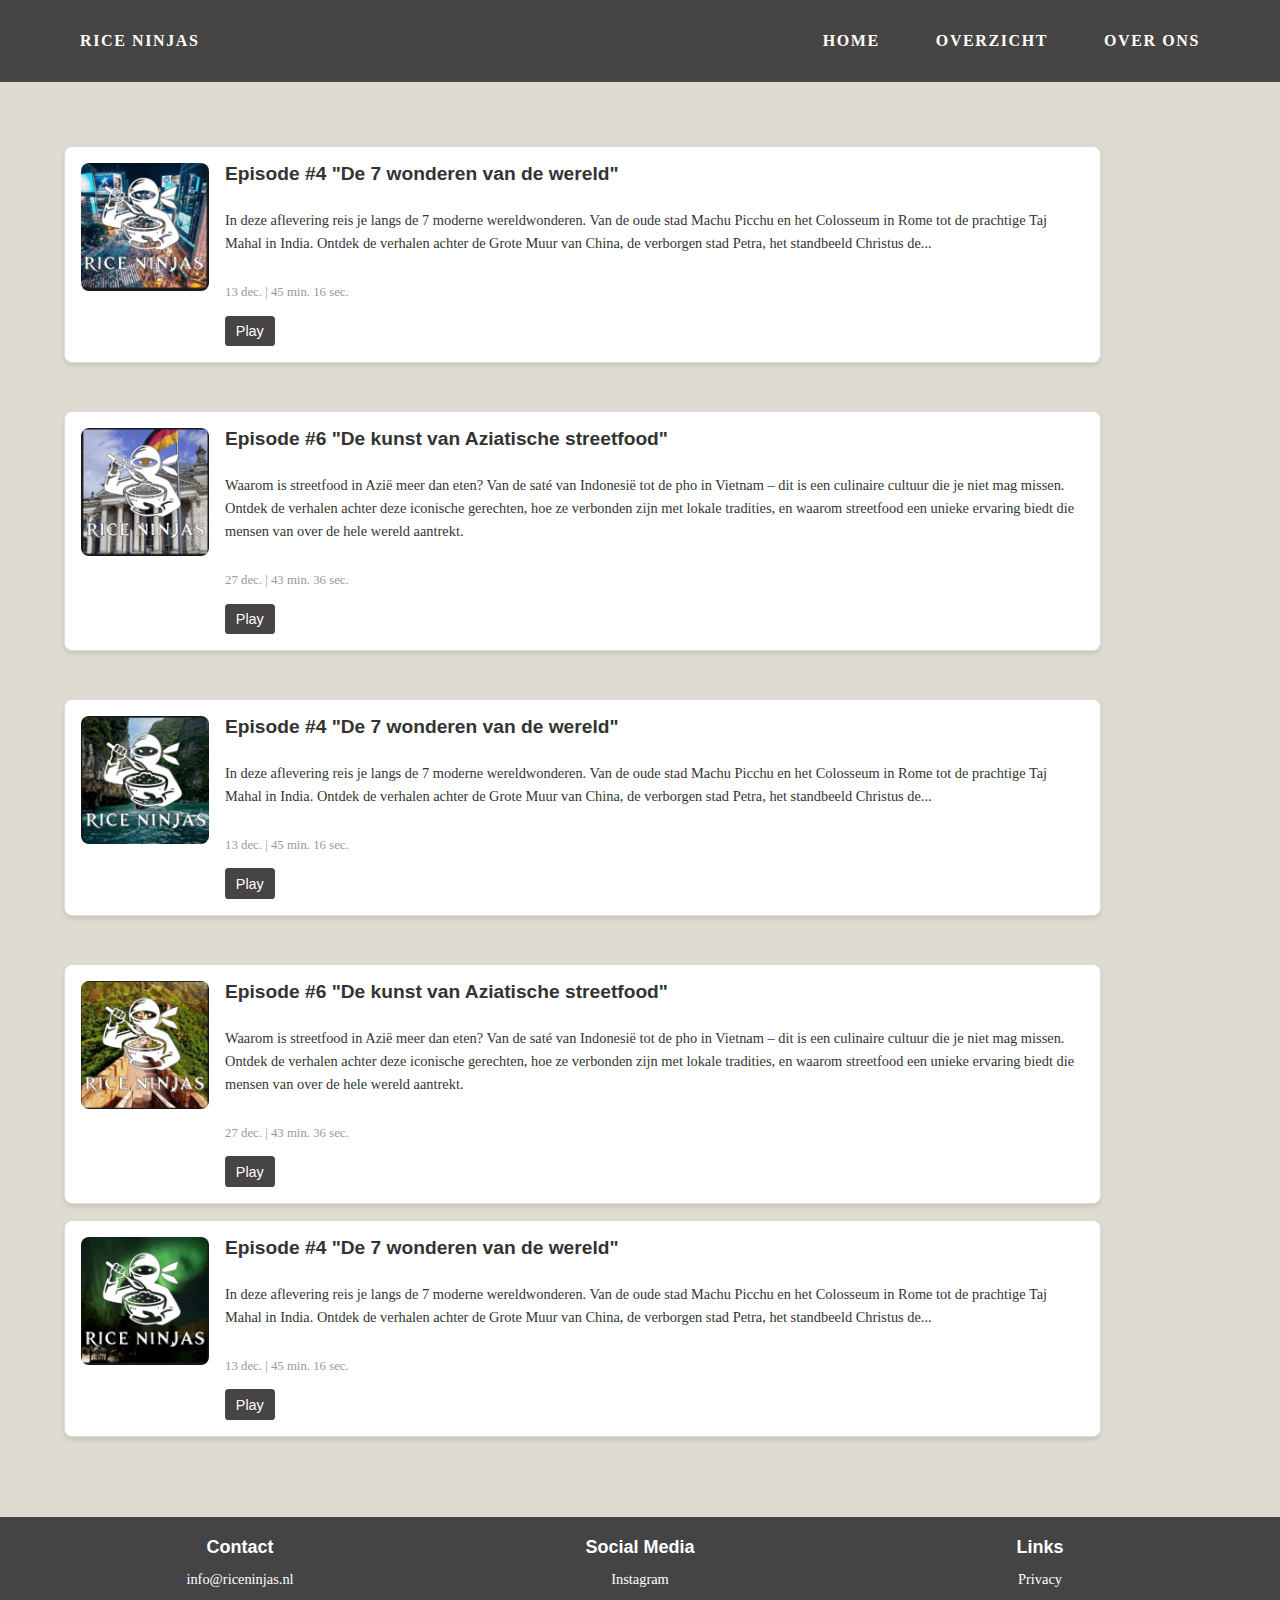
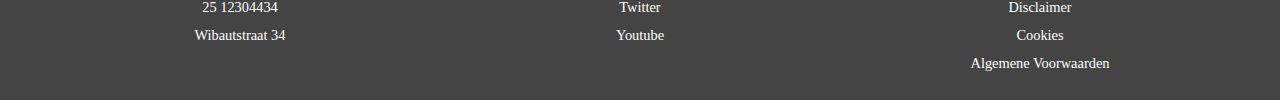
==== commit 587d34f6: "Update overzicht.html" ====
--- a/overzicht.html
+++ b/overzicht.html
@@ -27,57 +27,18 @@
     
     <!-- Overzicht episodes -->
     <main>
-      <section>
-          <h1>Afleveringen</h1>
-          <h2>Welkom bij de Afleveringen van de Rice Ninja's Podcast</h2>
-        <section class="episodes">
-          <article class="episode">
-            <img src="images/Episode1.jpeg" alt="Episode 1: De smaken van Japan">
-            <div class="content">
-              <h3>Episode #1 "De smaken van Japan"</h3>
-              <p>Van sushi en tempura tot de kunst van ramen – een diepgaande reis door de rijke culinaire tradities van Japan. Ontdek wat deze gerechten zo bijzonder maakt en waarom Japan het ultieme paradijs is voor foodies.</p>
-              <p class="date">22 nov. | 45 min. 27 sec.</p>
-              <button>Play</button>
-            </div>x
-          </article>
-          <article class="episode">
-            <img src="images/Episode2.jpeg" alt="Episode 2: Buurlanden van Nederland">
-            <div class="content">
-              <h3>Episode #2 "Buurlanden van Nederland"</h3>
-              <p>Zonder ver te reizen, kun je de charme van België en Duitsland ontdekken. Van Belgische chocolade en bier tot de historische steden van Duitsland – wat maakt onze buren zo interessant?</p>
-              <p class="date">29 nov. | 44 min. 34 sec.</p>
-              <button>Play</button>
-            </div>
-          </article>
-          <article class="episode">
-            <img src="images/Episode3.jpeg" alt="Episode 3: Zuid-oost Azië">
-            <div class="content">
-              <h3>Episode #3 "Zuid-oost Azië"</h3>
-              <p>Een regio vol contrasten en avontuur: ontdek de drijvende markten van Thailand, de tempels van Angkor Wat in Cambodja, en de serene stranden van Bali. Dit is waarom Zuid-Oost Azië op ieders bucketlist staat.</p>
-              <p class="date">6 dec. | 42 min. 56 sec.</p>
-              <button>Play</button>
-            </div>
-          </article>
-          <article class="episode">
-            <img src="images/Episode4.jpeg" alt="Episode 4: De 7 wonderen van de wereld">
-            <div class="content">
-              <h3>Episode #4 "De 7 wonderen van de wereld"</h3>
-              <p>In deze aflevering reis je langs de 7 moderne wereldwonderen. Van de oude stad Machu Picchu en het Colosseum in Rome tot de prachtige Taj Mahal in India. Ontdek de verhalen achter de Grote Muur van China, de verborgen stad Petra, het standbeeld Christus de...</p>
-              <p class="date">13 dec. | 45 min. 16 sec.</p>
-              <button>Play</button>
-            </div>
-          </article>
-          <article class="episode">
-            <img src="images/Episode5.jpeg" alt="Episode 5: Onder de Noordelijke Hemel">
-            <div class="content">
-              <h3>Episode #5 "Onder de Noordelijke Hemel"</h3>
-              <p>Het noorderlicht boven Noorwegen, Zweden en Finland. Van de indrukwekkende fjorden in Noorwegen tot de betoverende bossen van Zweden en de magische Laplandse natuur in Finland – luister naar verhalen en tips voor het beste uitzicht op dit spectaculaire...</p>
-              <p class="date">20 dec. | 44 min. 47 sec.</p>
-              <button>Play</button>
-            </div>
-          </article>
+      <section class="episodes">
         <article class="episode">
-          <img src="images/episode6.jpeg" alt="Episode 6: De kunst van Aziatische streetfood">
+          <img src="images/episode1.jpeg" alt="Episode 4: De 7 wonderen van de wereld">
+          <div class="content">
+            <h3>Episode #4 "De 7 wonderen van de wereld"</h3>
+            <p>In deze aflevering reis je langs de 7 moderne wereldwonderen. Van de oude stad Machu Picchu en het Colosseum in Rome tot de prachtige Taj Mahal in India. Ontdek de verhalen achter de Grote Muur van China, de verborgen stad Petra, het standbeeld Christus de...</p>
+            <p class="date">13 dec. | 45 min. 16 sec.</p>
+            <button>Play</button>
+          </div>
+        </article>
+        <article class="episode">
+          <img src="images/episode2.jpeg" alt="Episode 6: De kunst van Aziatische streetfood">
           <div class="content">
             <h3>Episode #6 "De kunst van Aziatische streetfood"</h3>
             <p>Waarom is streetfood in Azië meer dan eten? Van de saté van Indonesië tot de pho in Vietnam – dit is een culinaire cultuur die je niet mag missen. Ontdek de verhalen achter deze iconische gerechten, hoe ze verbonden zijn met lokale tradities, en waarom streetfood een unieke ervaring biedt die mensen van over de hele wereld aantrekt.</p>
@@ -85,7 +46,34 @@
             <button>Play</button>
           </div>
         </article>
-        </section>
+        <article class="episode">
+          <img src="images/episode3.jpeg" alt="Episode 4: De 7 wonderen van de wereld">
+          <div class="content">
+            <h3>Episode #4 "De 7 wonderen van de wereld"</h3>
+            <p>In deze aflevering reis je langs de 7 moderne wereldwonderen. Van de oude stad Machu Picchu en het Colosseum in Rome tot de prachtige Taj Mahal in India. Ontdek de verhalen achter de Grote Muur van China, de verborgen stad Petra, het standbeeld Christus de...</p>
+            <p class="date">13 dec. | 45 min. 16 sec.</p>
+            <button>Play</button>
+          </div>
+        </article>
+        <article class="episode">
+          <img src="images/episode4.jpeg" alt="Episode 6: De kunst van Aziatische streetfood">
+          <div class="content">
+            <h3>Episode #6 "De kunst van Aziatische streetfood"</h3>
+            <p>Waarom is streetfood in Azië meer dan eten? Van de saté van Indonesië tot de pho in Vietnam – dit is een culinaire cultuur die je niet mag missen. Ontdek de verhalen achter deze iconische gerechten, hoe ze verbonden zijn met lokale tradities, en waarom streetfood een unieke ervaring biedt die mensen van over de hele wereld aantrekt.</p>
+            <p class="date">27 dec. | 43 min. 36 sec.</p>
+            <button>Play</button>
+          </div>
+        </article>
+      </section><section class="episodes">
+        <article class="episode">
+          <img src="images/episode5.jpeg" alt="Episode 4: De 7 wonderen van de wereld">
+          <div class="content">
+            <h3>Episode #4 "De 7 wonderen van de wereld"</h3>
+            <p>In deze aflevering reis je langs de 7 moderne wereldwonderen. Van de oude stad Machu Picchu en het Colosseum in Rome tot de prachtige Taj Mahal in India. Ontdek de verhalen achter de Grote Muur van China, de verborgen stad Petra, het standbeeld Christus de...</p>
+            <p class="date">13 dec. | 45 min. 16 sec.</p>
+            <button>Play</button>
+          </div>
+      </section>  
     </main>
 
     <!-- Footer -->
